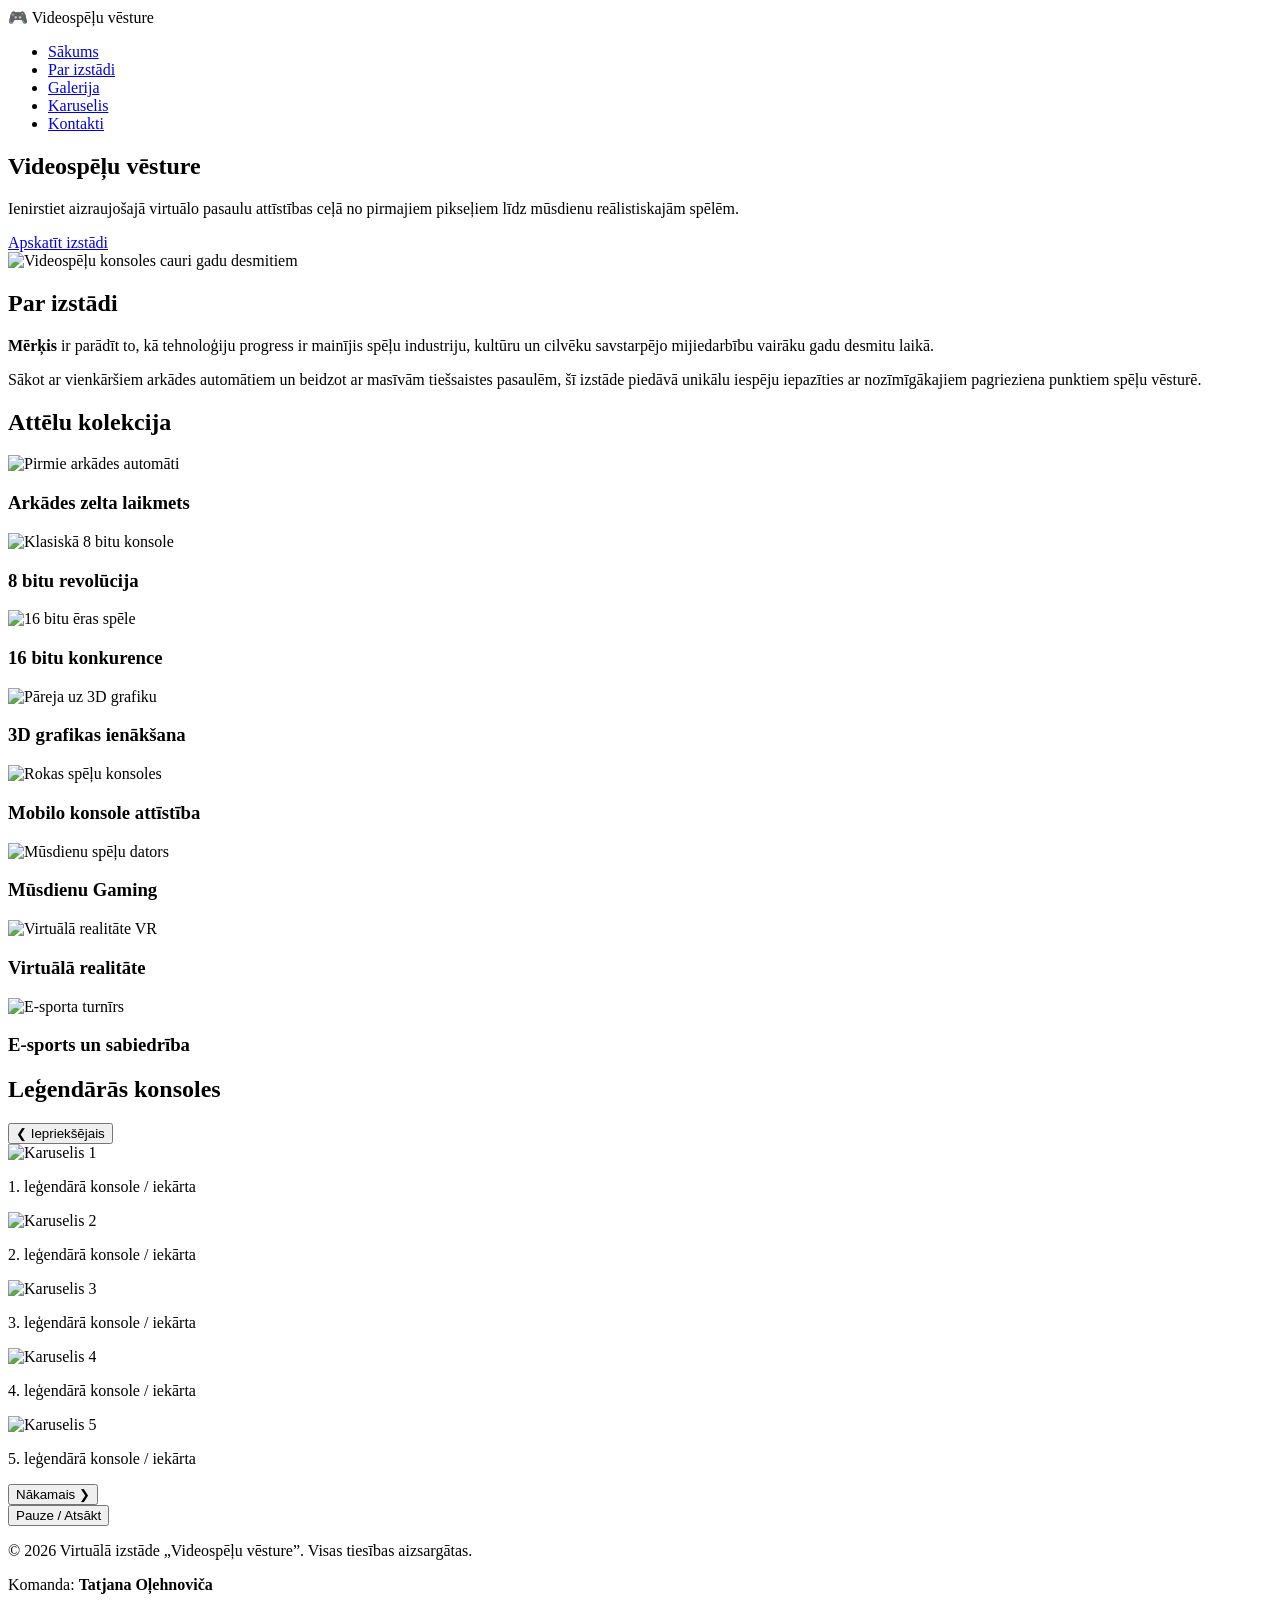
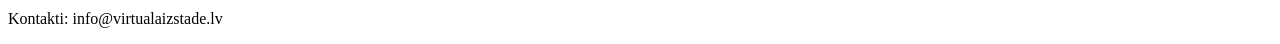
==== index.html @ 6b06650e "izveidoti visi nepieciesamie faili izstades izveidosanai. izveidota hmtl struktura virtualai izstade" ====
<!DOCTYPE html>
<html lang="lv">
<head>
    <meta charset="UTF-8">
    <meta name="viewport" content="width=device-width, initial-scale=1.0">
    <title>Videospēļu vēsture</title>
    <link rel="stylesheet" href="css/style.css">
</head>
<body>

    <!-- 2.1. Header -->
    <header>
        <div class="logo">🎮 Videospēļu vēsture</div>
        <nav>
            <ul>
                <li><a href="#home">Sākums</a></li>
                <li><a href="#about">Par izstādi</a></li>
                <li><a href="#gallery">Galerija</a></li>
                <li><a href="#carousel">Karuselis</a></li>
                <li><a href="#footer">Kontakti</a></li>
            </ul>
        </nav>
    </header>

    <main>
        <!-- 2.2. Hero Section -->
        <section id="home" class="hero-section">
            <div class="hero-content">
                <h1>Videospēļu vēsture</h1>
                <p>Ienirstiet aizraujošajā virtuālo pasaulu attīstības ceļā no pirmajiem pikseļiem līdz mūsdienu reālistiskajām spēlēm.</p>
                <a href="#about" class="btn">Apskatīt izstādi</a>
            </div>
            <div class="hero-image">
                <img src="images/hero-games.jpg" alt="Videospēļu konsoles cauri gadu desmitiem">
            </div>
        </section>

        <!-- 2.3. About -->
        <section id="about" class="about-section">
            <h2>Par izstādi</h2>
            <p><strong>Mērķis</strong> ir parādīt to, kā tehnoloģiju progress ir mainījis spēļu industriju, kultūru un cilvēku savstarpējo mijiedarbību vairāku gadu desmitu laikā.</p>
            <p>Sākot ar vienkāršiem arkādes automātiem un beidzot ar masīvām tiešsaistes pasaulēm, šī izstāde piedāvā unikālu iespēju iepazīties ar nozīmīgākajiem pagrieziena punktiem spēļu vēsturē.</p>
        </section>

        <!-- 2.4. Gallery  -->
        <section id="gallery" class="gallery-section">
            <h2>Attēlu kolekcija</h2>
            <div class="gallery-grid">
                <article class="gallery-item">
                    <img src="images/image1.jpg" alt="Pirmie arkādes automāti">
                    <h3>Arkādes zelta laikmets</h3>
                </article>
                <article class="gallery-item">
                    <img src="images/image2.jpg" alt="Klasiskā 8 bitu konsole">
                    <h3>8 bitu revolūcija</h3>
                </article>
                <article class="gallery-item">
                    <img src="images/image3.jpg" alt="16 bitu ēras spēle">
                    <h3>16 bitu konkurence</h3>
                </article>
                <article class="gallery-item">
                    <img src="images/image4.jpg" alt="Pāreja uz 3D grafiku">
                    <h3>3D grafikas ienākšana</h3>
                </article>
                <article class="gallery-item">
                    <img src="images/image5.jpg" alt="Rokas spēļu konsoles">
                    <h3>Mobilo konsole attīstība</h3>
                </article>
                <article class="gallery-item">
                    <img src="images/image6.jpg" alt="Mūsdienu spēļu dators">
                    <h3>Mūsdienu Gaming</h3>
                </article>
                <article class="gallery-item">
                    <img src="images/image7.jpg" alt="Virtuālā realitāte VR">
                    <h3>Virtuālā realitāte</h3>
                </article>
                <article class="gallery-item">
                    <img src="images/image8.jpg" alt="E-sporta turnīrs">
                    <h3>E-sports un sabiedrība</h3>
                </article>
            </div>
        </section>

        <!-- 2.5. Image Carousel -->
        <section id="carousel" class="carousel-section">
            <h2>Leģendārās konsoles</h2>
            <div class="carousel-container">
                <button class="carousel-btn prev-btn">&#10094; Iepriekšējais</button>
                <div class="carousel-track-container">
                    <div class="carousel-slide">
                        <img src="images/image1.jpg" alt="Karuselis 1">
                        <p class="carousel-caption">1. leģendārā konsole / iekārta</p>
                    </div>
                    <div class="carousel-slide">
                        <img src="images/image2.jpg" alt="Karuselis 2">
                        <p class="carousel-caption">2. leģendārā konsole / iekārta</p>
                    </div>
                    <div class="carousel-slide">
                        <img src="images/image3.jpg" alt="Karuselis 3">
                        <p class="carousel-caption">3. leģendārā konsole / iekārta</p>
                    </div>
                    <div class="carousel-slide">
                        <img src="images/image4.jpg" alt="Karuselis 4">
                        <p class="carousel-caption">4. leģendārā konsole / iekārta</p>
                    </div>
                    <div class="carousel-slide">
                        <img src="images/image5.jpg" alt="Karuselis 5">
                        <p class="carousel-caption">5. leģendārā konsole / iekārta</p>
                    </div>
                </div>
                <button class="carousel-btn next-btn">Nākamais &#10095;</button>
            </div>
            <div class="carousel-controls">
                <button id="pause-play-btn">Pauze / Atsākt</button>
            </div>
        </section>
    </main>

    <!-- 2.6. Footer -->
    <footer id="footer">
        <p>&copy; 2026 Virtuālā izstāde „Videospēļu vēsture”. Visas tiesības aizsargātas.</p>
        <p>Komanda: <strong>Tatjana Oļehnoviča</strong> </p>
        <p>Kontakti: info@virtualaizstade.lv</p>
    </footer>

    <script src="js/script.js"></script>
</body>
</html>
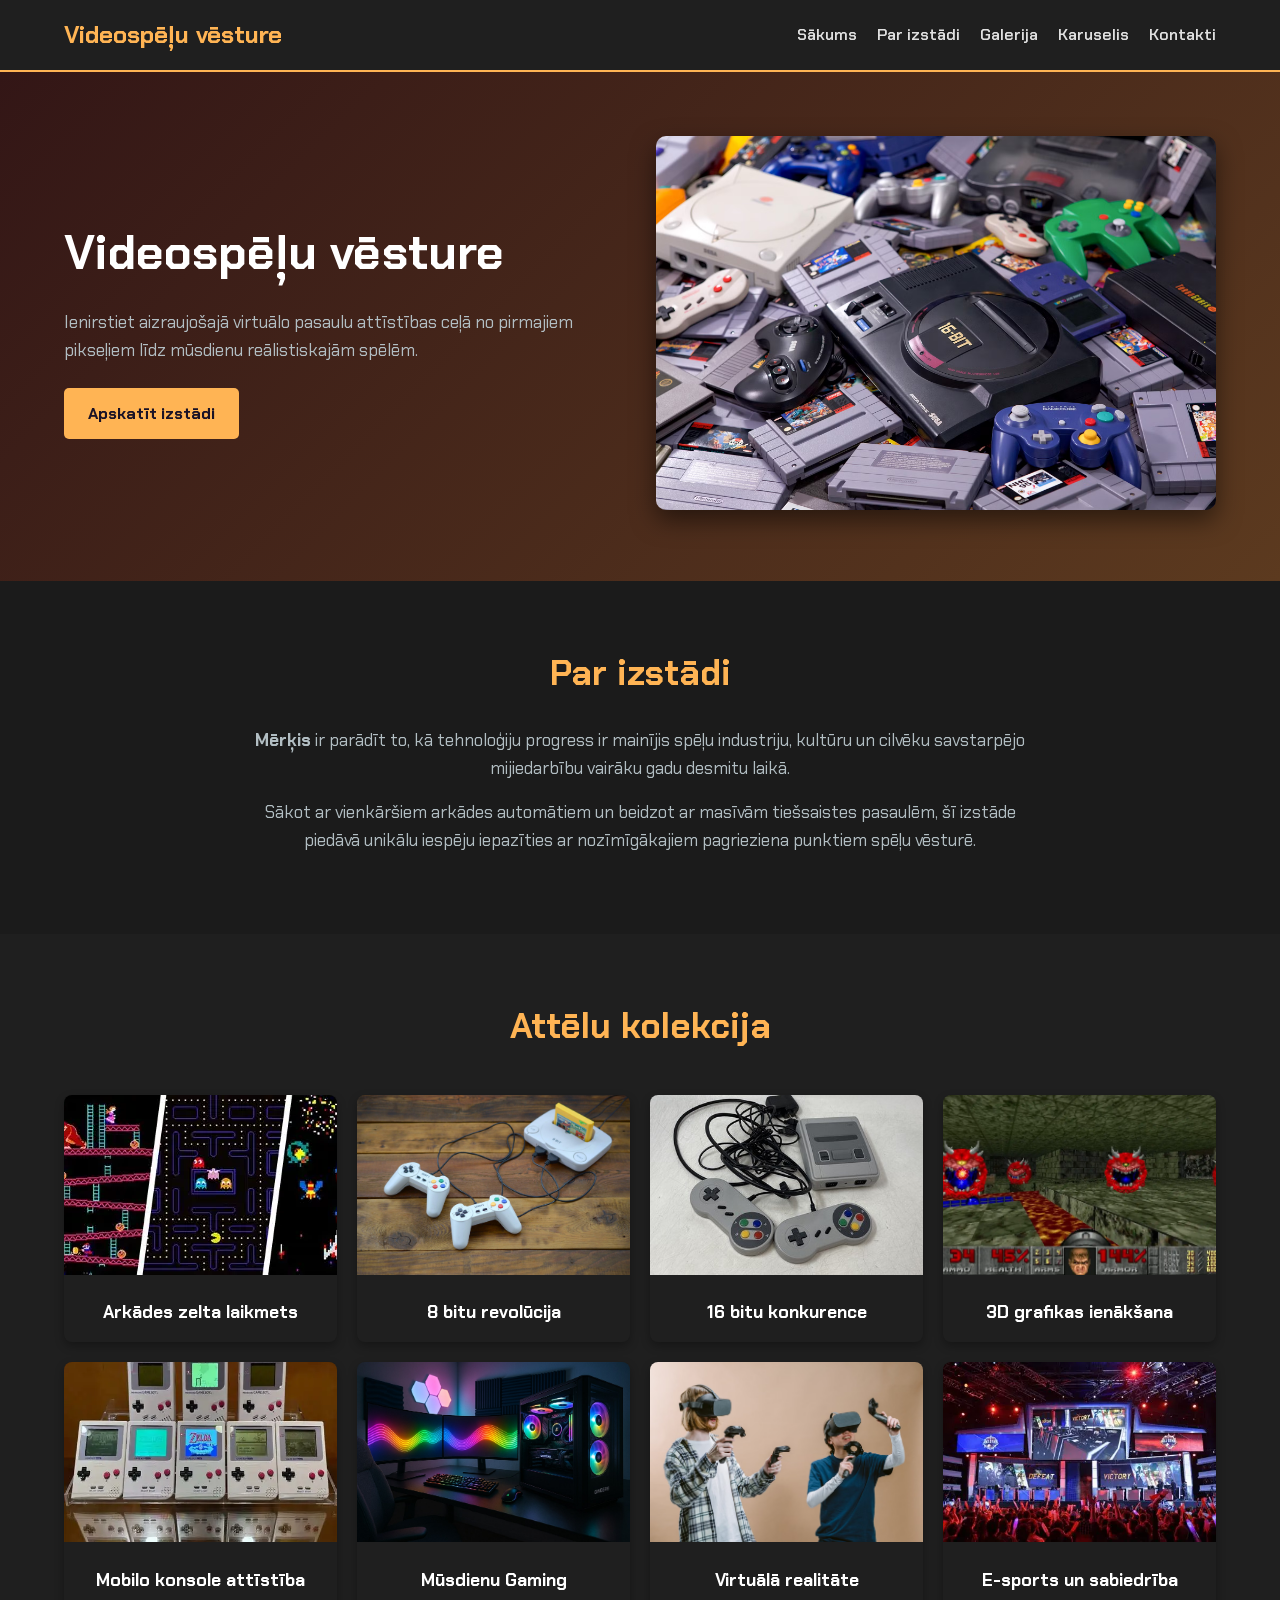
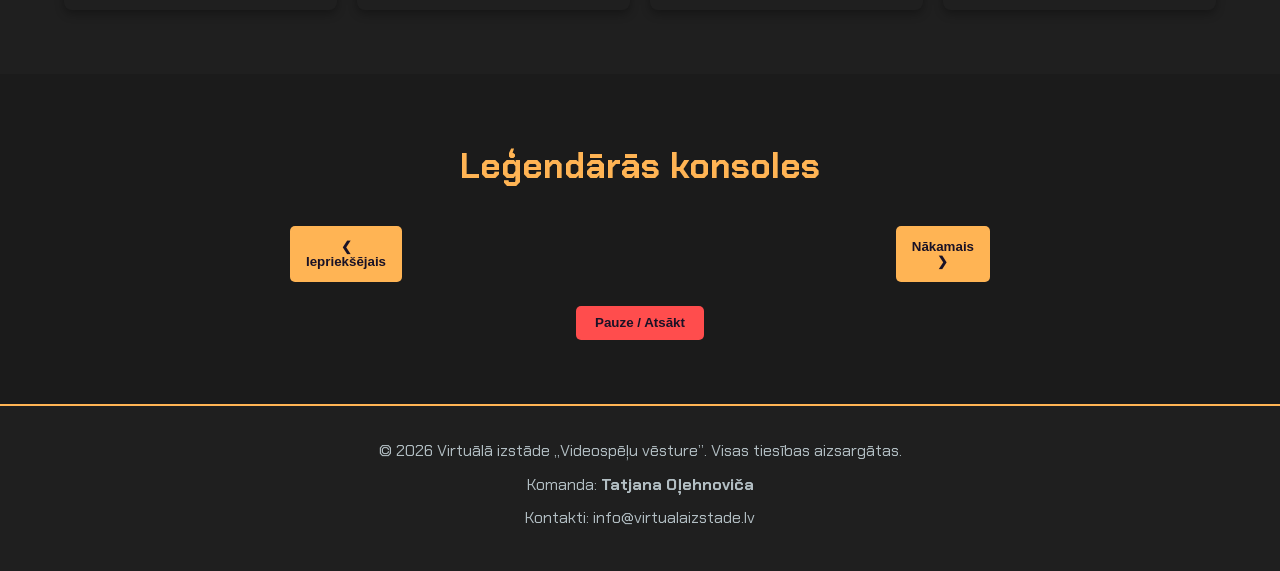
==== commit b7a96262: "tiek pievienoti atteli. tiek izveidots stils izstadei" ====
--- a/index.html
+++ b/index.html
@@ -5,12 +5,13 @@
     <meta name="viewport" content="width=device-width, initial-scale=1.0">
     <title>Videospēļu vēsture</title>
     <link rel="stylesheet" href="css/style.css">
+    <link href="https://fonts.googleapis.com/css2?family=Chakra+Petch:ital,wght@0,300;0,400;0,500;0,600;0,700;1,300;1,400;1,500;1,600;1,700&display=swap" rel="stylesheet">
 </head>
 <body>
 
-    <!-- 2.1. Header -->
+    <!-- Header -->
     <header>
-        <div class="logo">🎮 Videospēļu vēsture</div>
+        <div class="logo">Videospēļu vēsture</div>
         <nav>
             <ul>
                 <li><a href="#home">Sākums</a></li>
@@ -23,7 +24,7 @@
     </header>
 
     <main>
-        <!-- 2.2. Hero Section -->
+        <!-- Hero Section -->
         <section id="home" class="hero-section">
             <div class="hero-content">
                 <h1>Videospēļu vēsture</h1>
@@ -35,14 +36,14 @@
             </div>
         </section>
 
-        <!-- 2.3. About -->
+        <!-- About -->
         <section id="about" class="about-section">
             <h2>Par izstādi</h2>
             <p><strong>Mērķis</strong> ir parādīt to, kā tehnoloģiju progress ir mainījis spēļu industriju, kultūru un cilvēku savstarpējo mijiedarbību vairāku gadu desmitu laikā.</p>
             <p>Sākot ar vienkāršiem arkādes automātiem un beidzot ar masīvām tiešsaistes pasaulēm, šī izstāde piedāvā unikālu iespēju iepazīties ar nozīmīgākajiem pagrieziena punktiem spēļu vēsturē.</p>
         </section>
 
-        <!-- 2.4. Gallery  -->
+        <!-- Gallery  -->
         <section id="gallery" class="gallery-section">
             <h2>Attēlu kolekcija</h2>
             <div class="gallery-grid">
@@ -81,30 +82,30 @@
             </div>
         </section>
 
-        <!-- 2.5. Image Carousel -->
+        <!-- Image Carousel -->
         <section id="carousel" class="carousel-section">
             <h2>Leģendārās konsoles</h2>
             <div class="carousel-container">
                 <button class="carousel-btn prev-btn">&#10094; Iepriekšējais</button>
                 <div class="carousel-track-container">
                     <div class="carousel-slide">
-                        <img src="images/image1.jpg" alt="Karuselis 1">
+                        <img src="images/image-1.jpg" alt="Karuselis 1">
                         <p class="carousel-caption">1. leģendārā konsole / iekārta</p>
                     </div>
                     <div class="carousel-slide">
-                        <img src="images/image2.jpg" alt="Karuselis 2">
+                        <img src="images/image-2.jpg" alt="Karuselis 2">
                         <p class="carousel-caption">2. leģendārā konsole / iekārta</p>
                     </div>
                     <div class="carousel-slide">
-                        <img src="images/image3.jpg" alt="Karuselis 3">
+                        <img src="images/image-3.jpg" alt="Karuselis 3">
                         <p class="carousel-caption">3. leģendārā konsole / iekārta</p>
                     </div>
                     <div class="carousel-slide">
-                        <img src="images/image4.jpg" alt="Karuselis 4">
+                        <img src="images/image-4.jpg" alt="Karuselis 4">
                         <p class="carousel-caption">4. leģendārā konsole / iekārta</p>
                     </div>
                     <div class="carousel-slide">
-                        <img src="images/image5.jpg" alt="Karuselis 5">
+                        <img src="images/image-5.jpg" alt="Karuselis 5">
                         <p class="carousel-caption">5. leģendārā konsole / iekārta</p>
                     </div>
                 </div>
--- a/css/style.css
+++ b/css/style.css
@@ -0,0 +1,297 @@
+/* --- Box Model --- */
+* {
+    box-sizing: border-box;
+    margin: 0;
+    padding: 0;
+}
+
+body {
+    font-family: 'Chakra Petch', sans-serif;
+    background-color: #1b1b1b;
+    color: #e0e0e0;
+    line-height: 1.6;
+}
+
+
+h1, h2, .logo {
+    font-family: 'Chakra Petch', sans-serif; 
+}
+
+/* --- Header (Flexbox) --- */
+header {
+    background-color: #1f1f1f;
+    display: flex;
+    justify-content: space-between;
+    align-items: center;
+    padding: 1rem 5%;
+    position: sticky;
+    top: 0;
+    z-index: 1000;
+    border-bottom: 2px solid #ffb454;
+}
+
+.logo {
+    font-size: 1.5rem;
+    font-weight: bold;
+    color: #ffb454;
+}
+
+header nav ul {
+    display: flex;
+    list-style: none;
+    gap: 20px;
+}
+
+header nav ul li a {
+    color: #e0e0e0;
+    text-decoration: none;
+    font-weight: 600;
+    transition: color 0.3s;
+}
+
+header nav ul li a:hover {
+    color: #ffb454;
+}
+
+/* --- Hero Section (Flexbox) --- */
+.hero-section {
+    display: flex;
+    align-items: center;
+    justify-content: space-between;
+    padding: 4rem 5%;
+    background: linear-gradient(135deg, #331616, #5c3a1f);
+    gap: 2rem;
+}
+
+.hero-content {
+    flex: 1;
+}
+
+.hero-content h1 {
+    font-size: 3rem;
+    color: #ffffff;
+    margin-bottom: 1rem;
+}
+
+.hero-content p {
+    font-size: 1.1rem;
+    margin-bottom: 1.5rem;
+    color: #b2bec3;
+}
+
+.hero-image {
+    flex: 1;
+    text-align: center;
+}
+
+.hero-image img {
+    max-width: 100%;
+    height: auto;
+    border-radius: 10px;
+    box-shadow: 0 10px 25px rgba(0, 0, 0, 0.5);
+}
+
+.btn {
+    display: inline-block;
+    background-color: #ffb454;
+    color: #1a1226;
+    padding: 0.8rem 1.5rem;
+    border-radius: 5px;
+    text-decoration: none;
+    font-weight: bold;
+    transition: background-color 0.3s;
+}
+
+.btn:hover {
+    background-color: #ff9c3a;
+}
+
+/* --- About --- */
+.about-section {
+    padding: 4rem 5%;
+    text-align: center;
+    max-width: 900px;
+    margin: 0 auto;
+}
+
+.about-section h2 {
+    font-size: 2.2rem;
+    margin-bottom: 1.5rem;
+    color: #ffb454;
+}
+
+.about-section p {
+    margin-bottom: 1rem;
+    font-size: 1.1rem;
+    color: #b2bec3;
+}
+
+/* --- Gallery (Grid) --- */
+.gallery-section {
+    padding: 4rem 5%;
+    background-color: #1f1f1f;
+}
+
+.gallery-section h2 {
+    text-align: center;
+    font-size: 2.2rem;
+    margin-bottom: 2.5rem;
+    color: #ffb454;
+}
+
+.gallery-grid {
+    display: grid;
+    grid-template-columns: repeat(auto-fit, minmax(250px, 1fr));
+    gap: 20px;
+}
+
+.gallery-item {
+    background-color: #1f1f1f;
+    border-radius: 8px;
+    overflow: hidden;
+    box-shadow: 0 4px 10px rgba(0, 0, 0, 0.3);
+    transition: transform 0.3s;
+}
+
+.gallery-item:hover {
+    transform: translateY(-5px);
+}
+
+.gallery-item img {
+    width: 100%;
+    height: 180px;
+    object-fit: cover;
+}
+
+.gallery-item h3 {
+    padding: 1rem;
+    font-size: 1.1rem;
+    text-align: center;
+    color: #ffffff;
+}
+
+/* --- Image Carousel --- */
+.carousel-section {
+    padding: 4rem 5%;
+    text-align: center;
+}
+
+.carousel-section h2 {
+    font-size: 2.2rem;
+    margin-bottom: 2rem;
+    color: #ffb454;
+}
+
+.carousel-container {
+    display: flex;
+    align-items: center;
+    justify-content: center;
+    gap: 15px;
+    max-width: 700px;
+    margin: 0 auto 1.5rem auto;
+}
+
+.carousel-track-container {
+    overflow: hidden;
+    width: 100%;
+    border-radius: 8px;
+    background-color: #1f1f1f;
+    box-shadow: 0 4px 15px rgba(0, 0, 0, 0.4);
+}
+
+.carousel-slide {
+    display: none; /* js: none => block */
+    padding: 1rem;
+}
+
+.carousel-slide img {
+    width: 100%;
+    height: 350px;
+    object-fit: cover;
+    border-radius: 5px;
+}
+
+.carousel-caption {
+    margin-top: 10px;
+    font-size: 1.1rem;
+    color: #e0e0e0;
+}
+
+.carousel-btn {
+    background-color: #ffb454;
+    color: #1a1226;
+    border: none;
+    padding: 0.8rem 1rem;
+    cursor: pointer;
+    font-weight: bold;
+    border-radius: 5px;
+    transition: background 0.3s;
+}
+
+.carousel-btn:hover {
+    background-color: #ff9c3a;
+}
+
+.carousel-controls {
+    margin-top: 1rem;
+}
+
+#pause-play-btn {
+    background-color: #ff4d4d;
+    color: #1a1226;
+    border: none;
+    padding: 0.6rem 1.2rem;
+    border-radius: 5px;
+    cursor: pointer;
+    font-weight: bold;
+    transition: background 0.3s;
+}
+
+#pause-play-btn:hover {
+    background-color: #ff3333;
+}
+
+/* --- Footer --- */
+footer {
+    background-color: #1f1f1f;
+    text-align: center;
+    padding: 2rem 5%;
+    border-top: 2px solid #ffb454;
+    color: #b2bec3;
+}
+
+footer p {
+    margin-bottom: 0.5rem;
+}
+
+/* --- Media Queries --- */
+@media (max-width: 768px) {
+    header {
+        flex-direction: column;
+        gap: 15px;
+    }
+
+    header nav ul {
+        flex-wrap: wrap;
+        justify-content: center;
+        gap: 10px;
+    }
+
+    .hero-section {
+        flex-direction: column;
+        text-align: center;
+        padding: 2rem 5%;
+    }
+
+    .hero-content h1 {
+        font-size: 2.2rem;
+    }
+
+    .carousel-container {
+        flex-direction: column;
+    }
+
+    .carousel-btn {
+        width: 100%;
+    }
+}
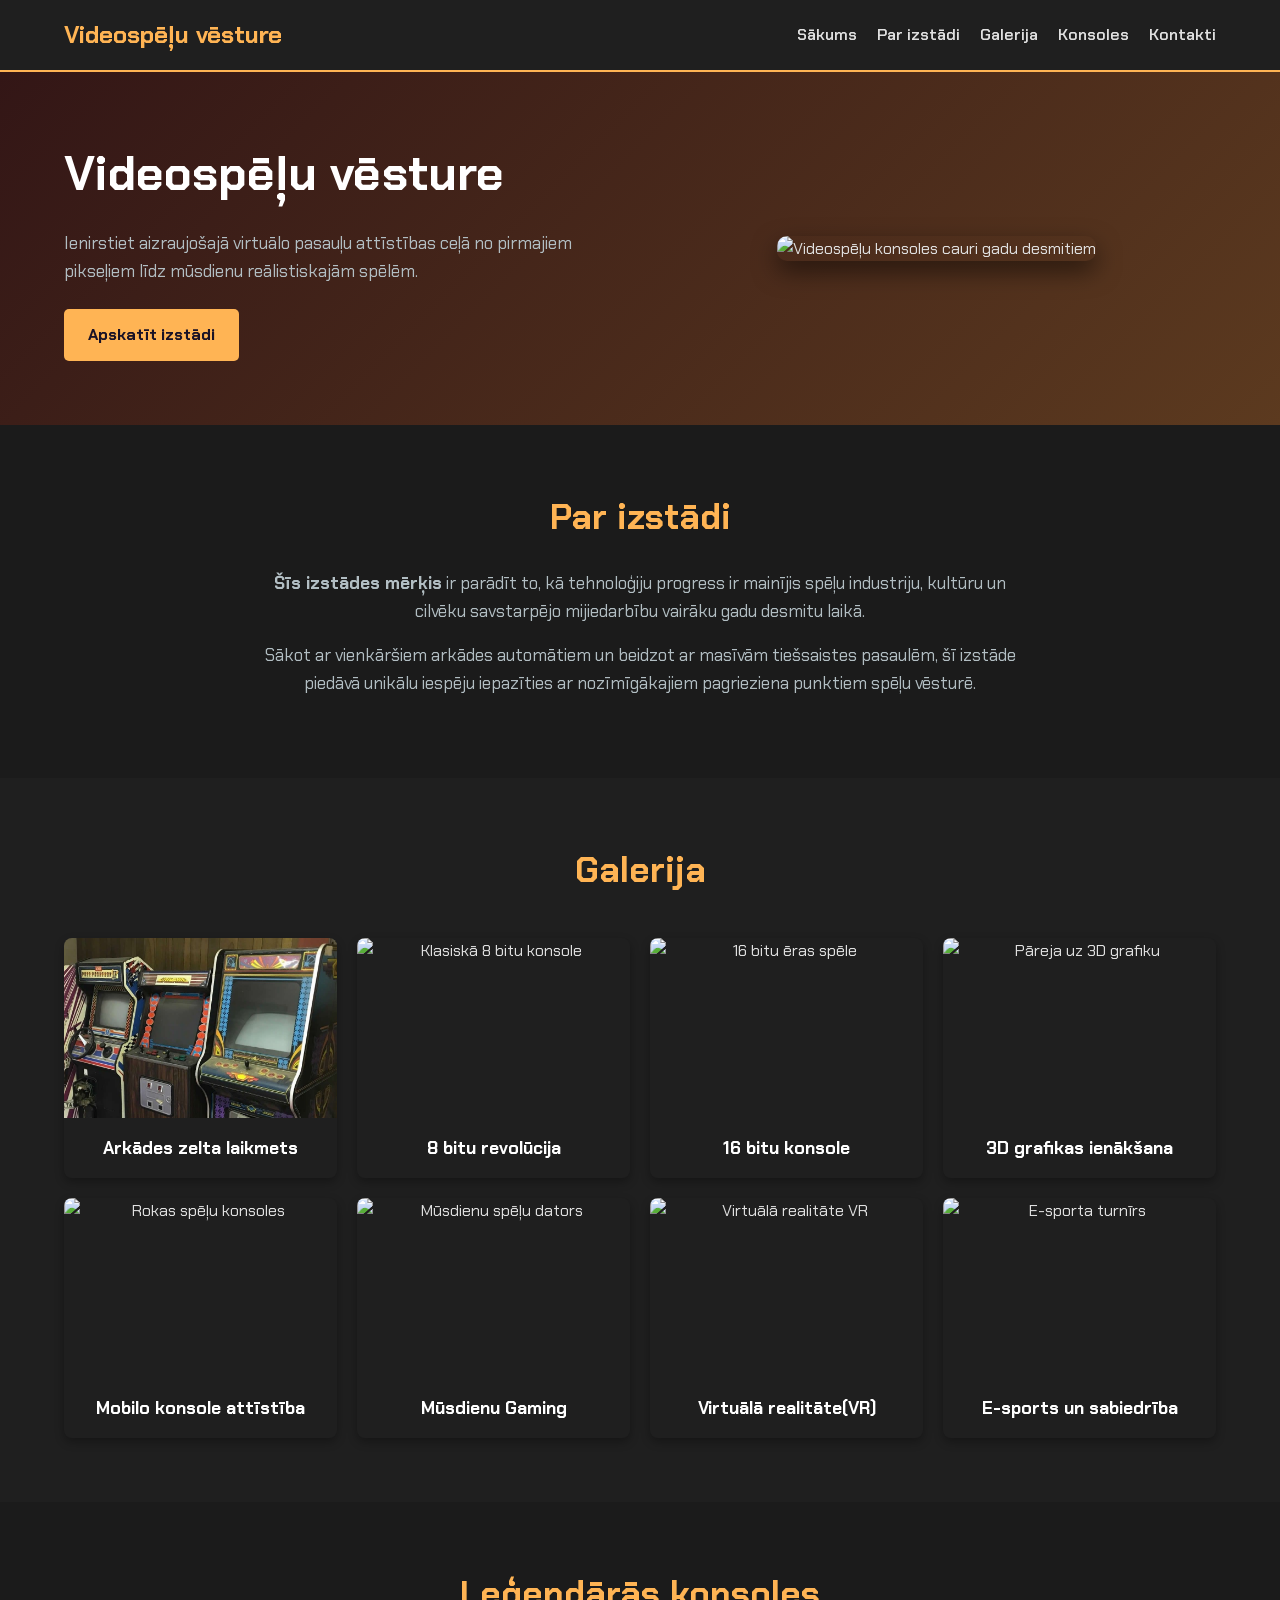
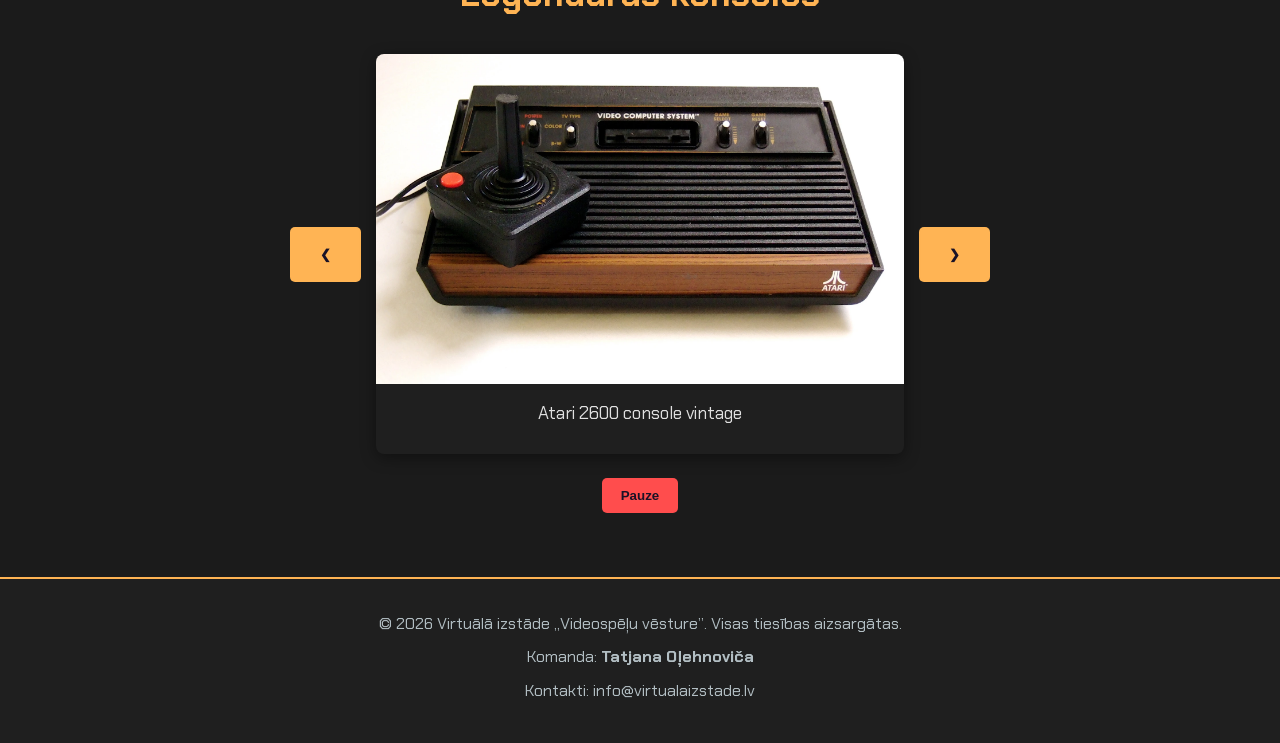
==== commit 888ac1ae: "pievienota funkcionalitāte" ====
--- a/index.html
+++ b/index.html
@@ -17,7 +17,7 @@
                 <li><a href="#home">Sākums</a></li>
                 <li><a href="#about">Par izstādi</a></li>
                 <li><a href="#gallery">Galerija</a></li>
-                <li><a href="#carousel">Karuselis</a></li>
+                <li><a href="#carousel">Konsoles</a></li>
                 <li><a href="#footer">Kontakti</a></li>
             </ul>
         </nav>
@@ -28,7 +28,7 @@
         <section id="home" class="hero-section">
             <div class="hero-content">
                 <h1>Videospēļu vēsture</h1>
-                <p>Ienirstiet aizraujošajā virtuālo pasaulu attīstības ceļā no pirmajiem pikseļiem līdz mūsdienu reālistiskajām spēlēm.</p>
+                <p>Ienirstiet aizraujošajā virtuālo pasauļu attīstības ceļā no pirmajiem pikseļiem līdz mūsdienu reālistiskajām spēlēm.</p>
                 <a href="#about" class="btn">Apskatīt izstādi</a>
             </div>
             <div class="hero-image">
@@ -39,46 +39,48 @@
         <!-- About -->
         <section id="about" class="about-section">
             <h2>Par izstādi</h2>
-            <p><strong>Mērķis</strong> ir parādīt to, kā tehnoloģiju progress ir mainījis spēļu industriju, kultūru un cilvēku savstarpējo mijiedarbību vairāku gadu desmitu laikā.</p>
+            <p><strong>Šīs izstādes mērķis</strong> ir parādīt to, kā tehnoloģiju progress ir mainījis spēļu industriju, kultūru un cilvēku savstarpējo mijiedarbību vairāku gadu desmitu laikā.</p>
             <p>Sākot ar vienkāršiem arkādes automātiem un beidzot ar masīvām tiešsaistes pasaulēm, šī izstāde piedāvā unikālu iespēju iepazīties ar nozīmīgākajiem pagrieziena punktiem spēļu vēsturē.</p>
         </section>
 
         <!-- Gallery  -->
         <section id="gallery" class="gallery-section">
-            <h2>Attēlu kolekcija</h2>
+            <h2>Galerija</h2>
             <div class="gallery-grid">
-                <article class="gallery-item">
+                <div class="gallery-item">
+                    <article>
                     <img src="images/image1.jpg" alt="Pirmie arkādes automāti">
                     <h3>Arkādes zelta laikmets</h3>
                 </article>
-                <article class="gallery-item">
+                <article>
                     <img src="images/image2.jpg" alt="Klasiskā 8 bitu konsole">
                     <h3>8 bitu revolūcija</h3>
                 </article>
-                <article class="gallery-item">
+                <article>
                     <img src="images/image3.jpg" alt="16 bitu ēras spēle">
-                    <h3>16 bitu konkurence</h3>
+                    <h3>16 bitu konsole</h3>
                 </article>
-                <article class="gallery-item">
+                <article>
                     <img src="images/image4.jpg" alt="Pāreja uz 3D grafiku">
                     <h3>3D grafikas ienākšana</h3>
                 </article>
-                <article class="gallery-item">
+                <article>
                     <img src="images/image5.jpg" alt="Rokas spēļu konsoles">
                     <h3>Mobilo konsole attīstība</h3>
                 </article>
-                <article class="gallery-item">
+                <article>
                     <img src="images/image6.jpg" alt="Mūsdienu spēļu dators">
                     <h3>Mūsdienu Gaming</h3>
                 </article>
-                <article class="gallery-item">
+                <article>
                     <img src="images/image7.jpg" alt="Virtuālā realitāte VR">
-                    <h3>Virtuālā realitāte</h3>
+                    <h3>Virtuālā realitāte(VR)</h3>
                 </article>
-                <article class="gallery-item">
+                <article>
                     <img src="images/image8.jpg" alt="E-sporta turnīrs">
                     <h3>E-sports un sabiedrība</h3>
                 </article>
+                </div>
             </div>
         </section>
 
@@ -86,30 +88,34 @@
         <section id="carousel" class="carousel-section">
             <h2>Leģendārās konsoles</h2>
             <div class="carousel-container">
-                <button class="carousel-btn prev-btn">&#10094; Iepriekšējais</button>
+                <button class="carousel-btn prev-btn">&#10094;</button>
                 <div class="carousel-track-container">
+
                     <div class="carousel-slide">
-                        <img src="images/image-1.jpg" alt="Karuselis 1">
-                        <p class="carousel-caption">1. leģendārā konsole / iekārta</p>
+                        <div>
+                            <img src="images/image-1.jpg" alt="Karuselis 1">
+                            <p class="carousel-caption">Atari 2600 console vintage</p>
+                        </div>
+                        <div>
+                            <img src="images/image-2.jpg" alt="Karuselis 2">
+                            <p class="carousel-caption">Nintendo NES classic console</p>
+                        </div>
+                        <div>
+                            <img src="images/image-3.jpg" alt="Karuselis 3">
+                            <p class="carousel-caption">Sega Genesis console retro</p>
+                        </div>
+                        <div>
+                            <img src="images/image-4.jpg" alt="Karuselis 4">
+                            <p class="carousel-caption">SonyPlayStation 1 console</p>
+                        </div>
+                        <div>
+                            <img src="images/image-5.jpg" alt="Karuselis 5">
+                            <p class="carousel-caption">Steam Deck handheld console</p>
+                        </div>
                     </div>
-                    <div class="carousel-slide">
-                        <img src="images/image-2.jpg" alt="Karuselis 2">
-                        <p class="carousel-caption">2. leģendārā konsole / iekārta</p>
-                    </div>
-                    <div class="carousel-slide">
-                        <img src="images/image-3.jpg" alt="Karuselis 3">
-                        <p class="carousel-caption">3. leģendārā konsole / iekārta</p>
-                    </div>
-                    <div class="carousel-slide">
-                        <img src="images/image-4.jpg" alt="Karuselis 4">
-                        <p class="carousel-caption">4. leģendārā konsole / iekārta</p>
-                    </div>
-                    <div class="carousel-slide">
-                        <img src="images/image-5.jpg" alt="Karuselis 5">
-                        <p class="carousel-caption">5. leģendārā konsole / iekārta</p>
-                    </div>
+                    
                 </div>
-                <button class="carousel-btn next-btn">Nākamais &#10095;</button>
+                <button class="carousel-btn next-btn">&#10095;</button>
             </div>
             <div class="carousel-controls">
                 <button id="pause-play-btn">Pauze / Atsākt</button>
--- a/css/style.css
+++ b/css/style.css
@@ -146,27 +146,34 @@
 }
 
 .gallery-item {
+    display: grid;
+    grid-template-columns: repeat(auto-fit, minmax(250px, 1fr));
+    gap: 20px;
+}
+
+.gallery-item article {
     background-color: #1f1f1f;
     border-radius: 8px;
     overflow: hidden;
     box-shadow: 0 4px 10px rgba(0, 0, 0, 0.3);
     transition: transform 0.3s;
-}
-
-.gallery-item:hover {
+    text-align: center;
+}
+
+.gallery-item article:hover {
     transform: translateY(-5px);
 }
 
-.gallery-item img {
+.gallery-item article img {
     width: 100%;
     height: 180px;
     object-fit: cover;
-}
-
-.gallery-item h3 {
+    display: block;
+}
+
+.gallery-item article h3 {
     padding: 1rem;
     font-size: 1.1rem;
-    text-align: center;
     color: #ffffff;
 }
 
@@ -191,37 +198,63 @@
     margin: 0 auto 1.5rem auto;
 }
 
+
 .carousel-track-container {
+    position: relative;
+    width: 100%;
+    max-width: 700px;
+    height: 400px;
+    margin: 0 auto;
     overflow: hidden;
-    width: 100%;
     border-radius: 8px;
     background-color: #1f1f1f;
     box-shadow: 0 4px 15px rgba(0, 0, 0, 0.4);
 }
 
+
 .carousel-slide {
-    display: none; /* js: none => block */
-    padding: 1rem;
-}
-
-.carousel-slide img {
-    width: 100%;
-    height: 350px;
+    position: relative;
+    width: 100%;
+    height: 100%;
+}
+
+.carousel-slide > div {
+    position: absolute;
+    top: 0;
+    left: 0;
+    width: 100%;
+    height: 100%;
+    opacity: 0;
+    transition: opacity 0.8s ease-in-out;
+    pointer-events: none;
+}
+
+.carousel-slide > div.active {
+    opacity: 1;
+    pointer-events: auto;
+}
+
+.carousel-slide > div img {
+    width: 100%;
+    height: 330px;
     object-fit: cover;
-    border-radius: 5px;
+    display: block;
 }
 
 .carousel-caption {
-    margin-top: 10px;
+    padding: 15px;
+    text-align: center;
     font-size: 1.1rem;
     color: #e0e0e0;
+    background-color: #1f1f1f;
+    margin: 0;
 }
 
 .carousel-btn {
     background-color: #ffb454;
     color: #1a1226;
     border: none;
-    padding: 0.8rem 1rem;
+    padding: 20px 30px;
     cursor: pointer;
     font-weight: bold;
     border-radius: 5px;
